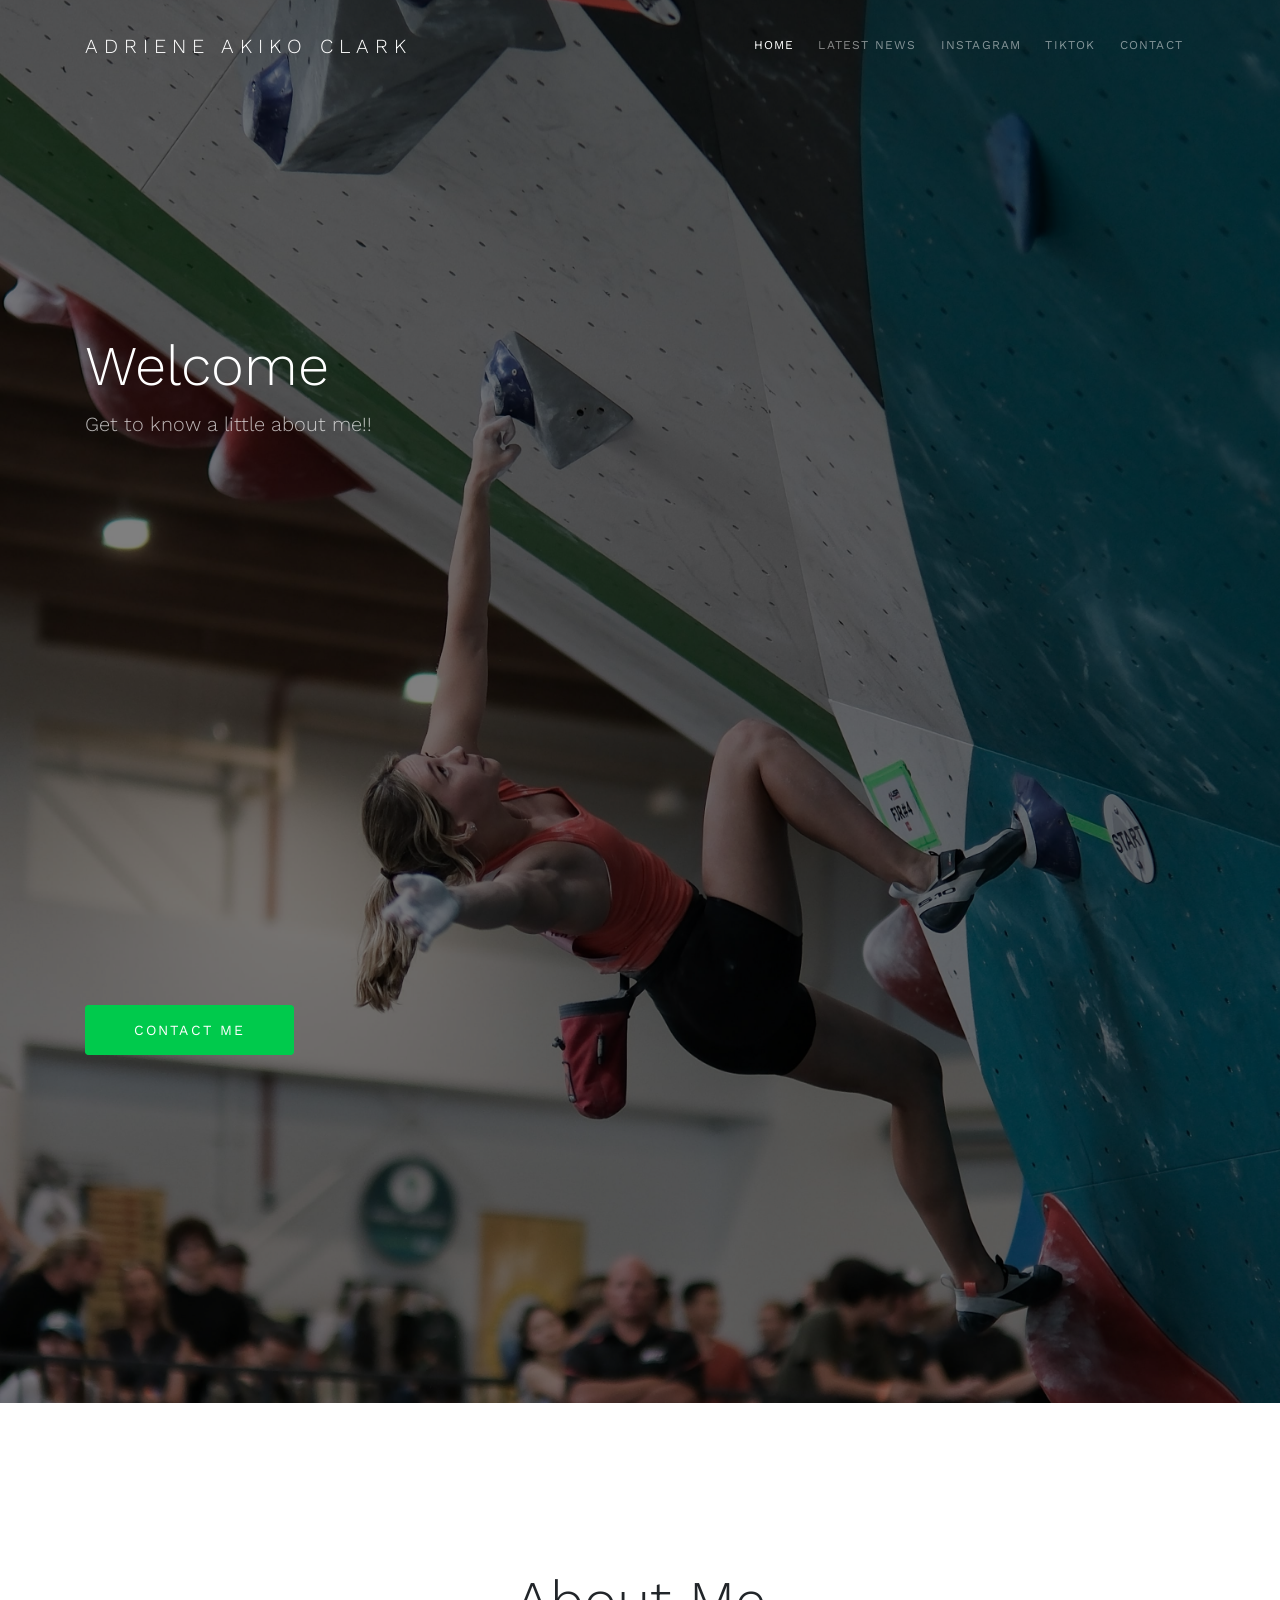
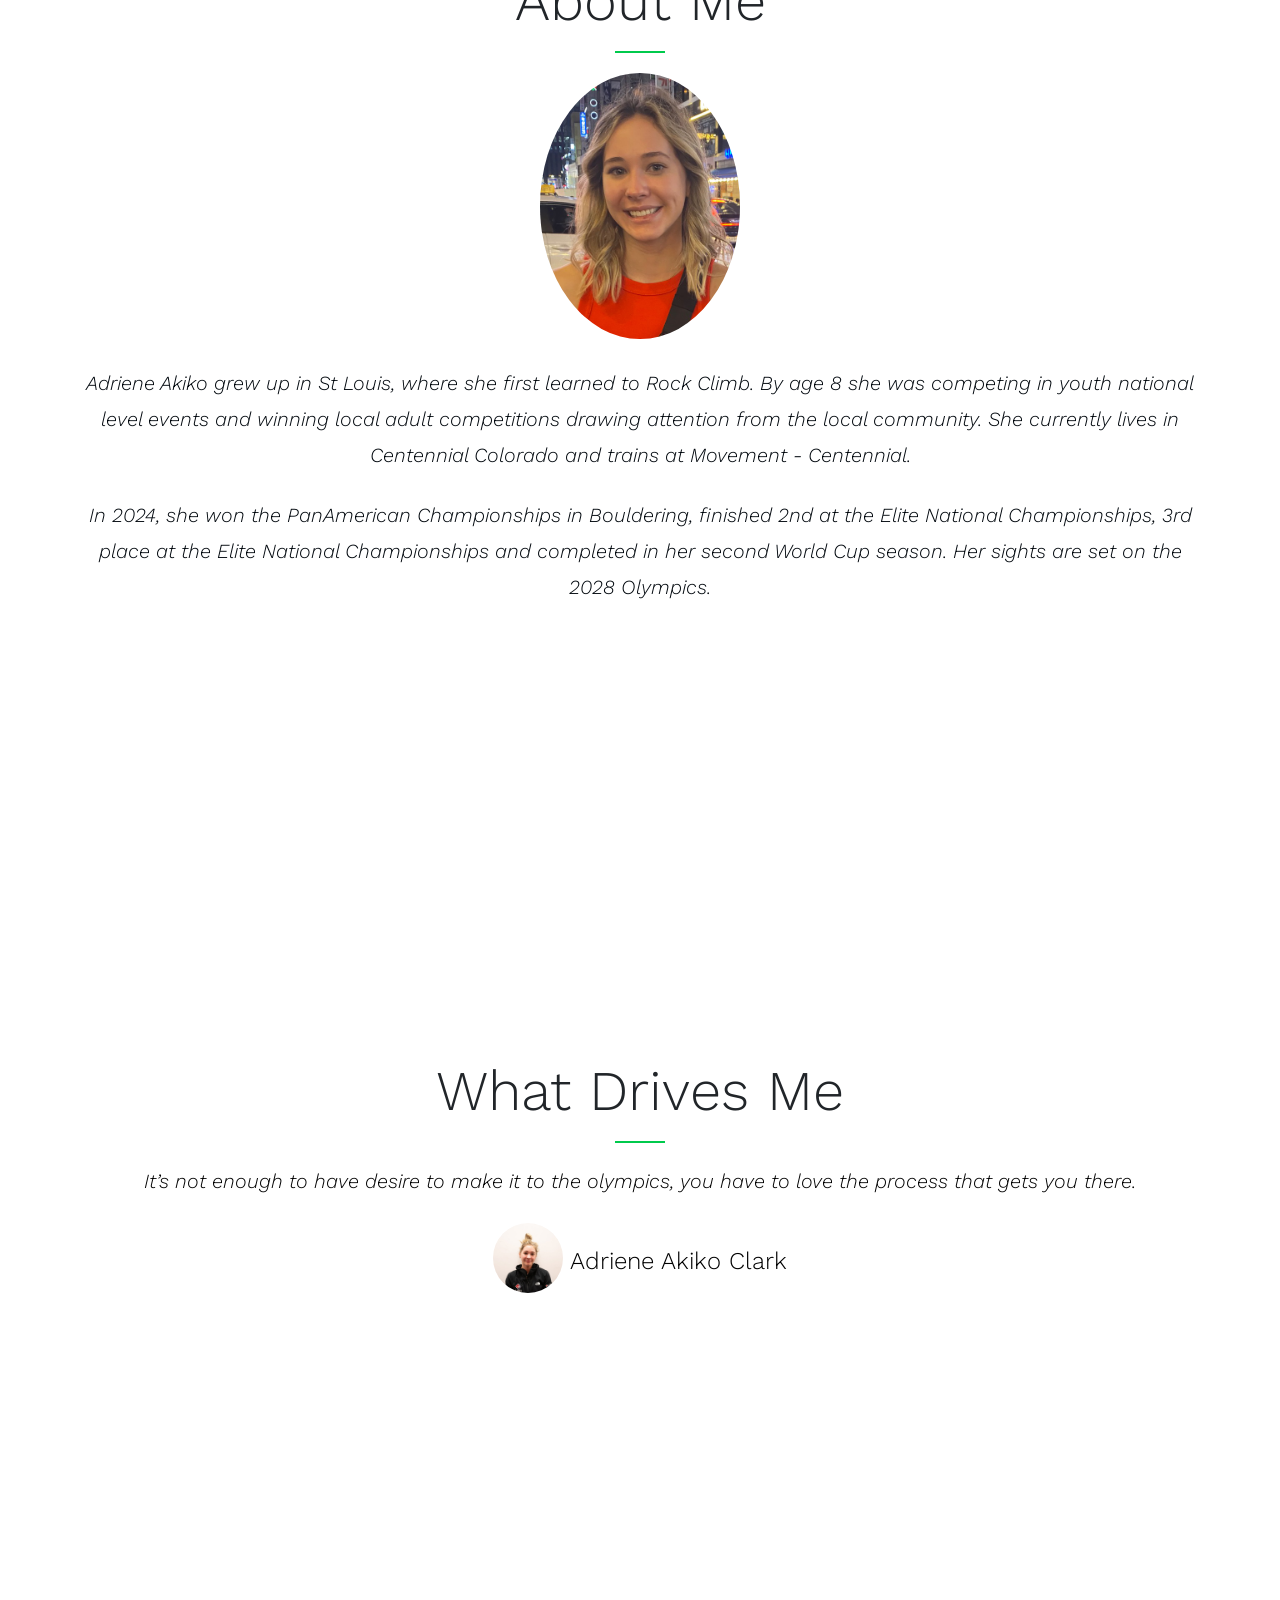
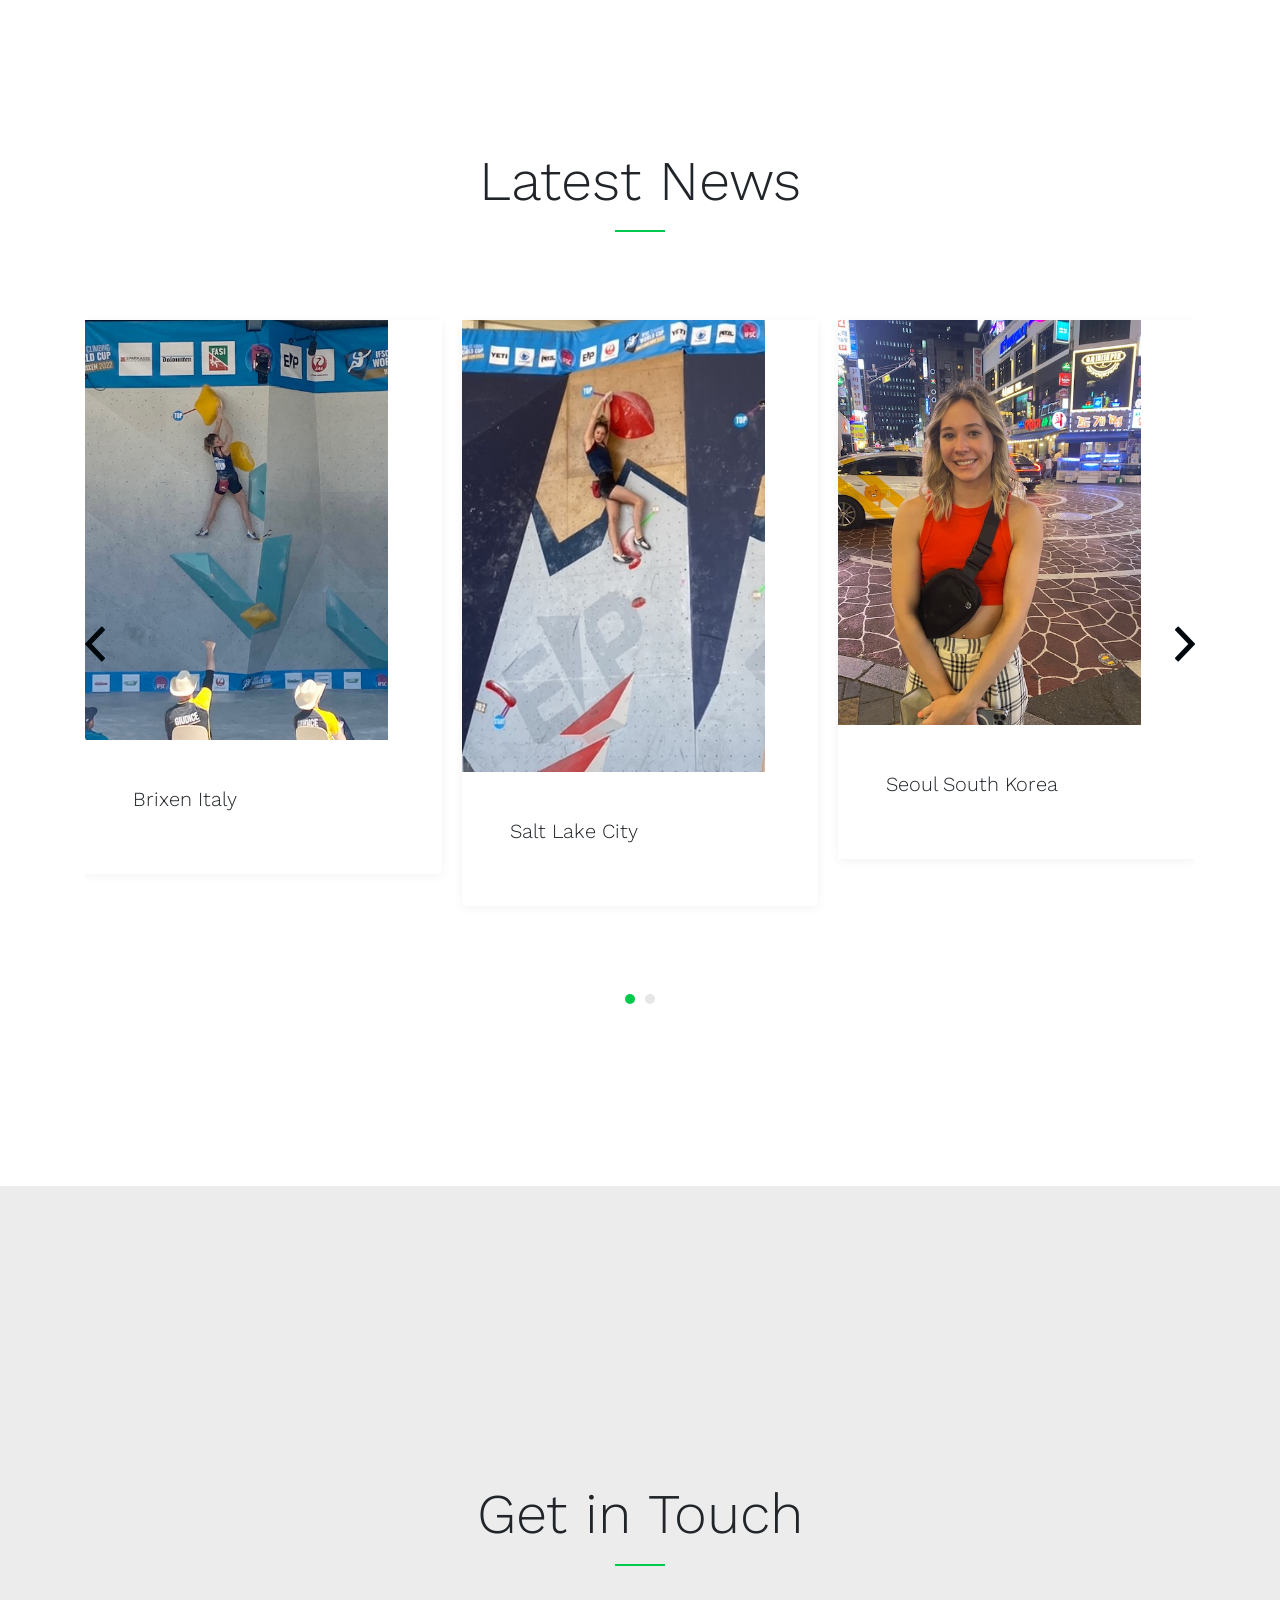
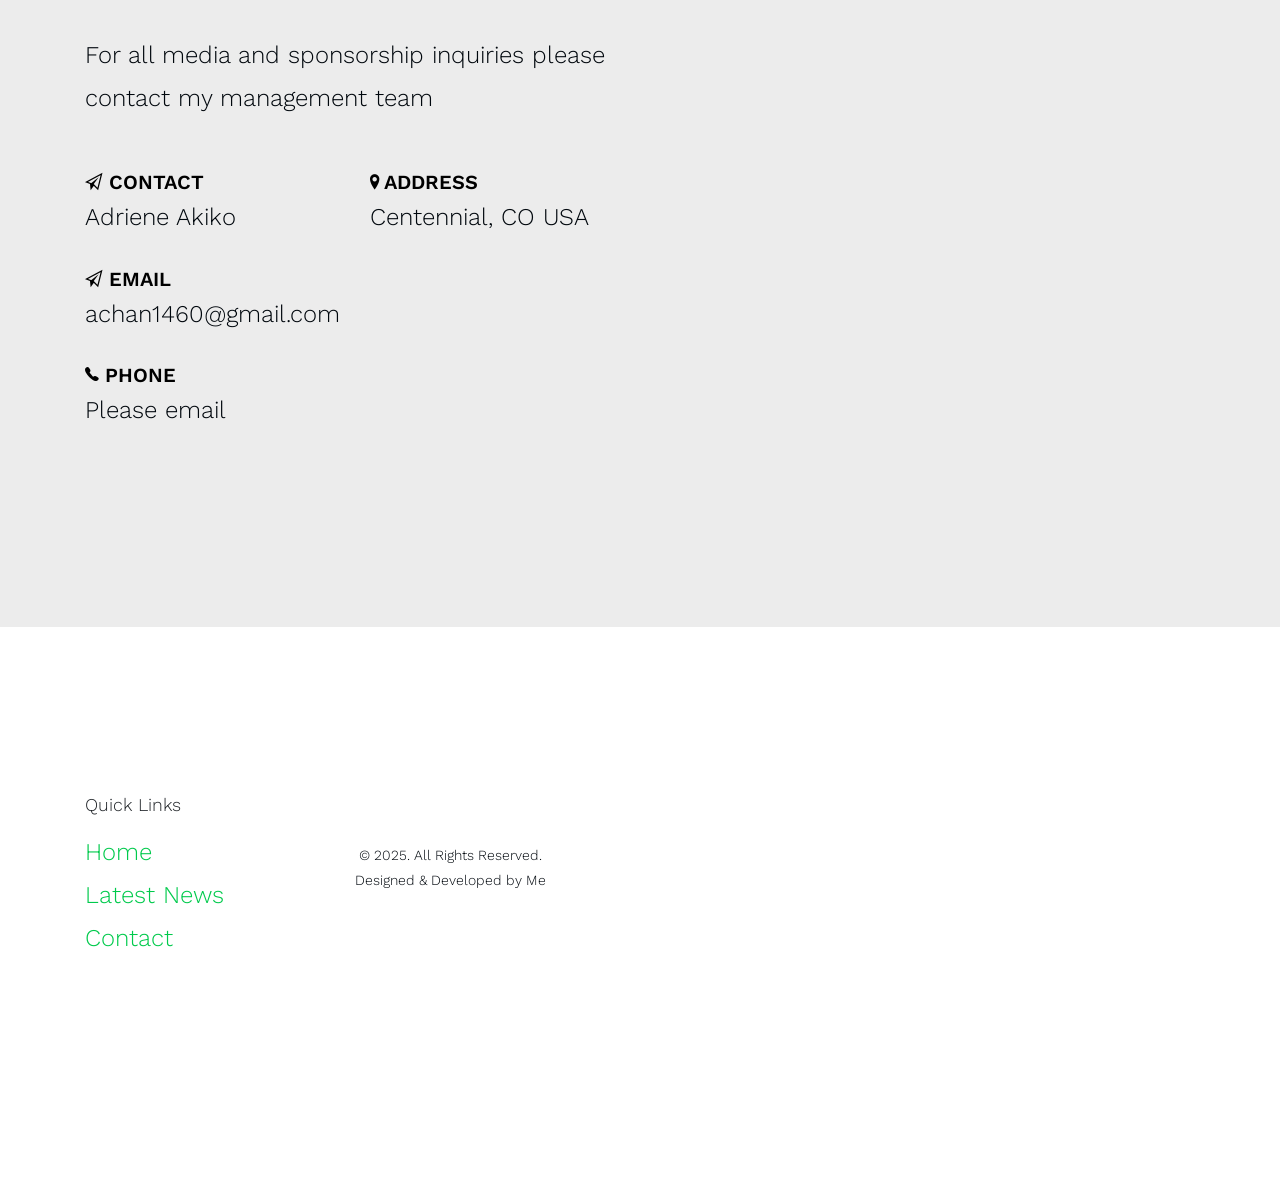
==== --index.html @ 053fa135 "Add files via upload" ====
<!DOCTYPE html>
<html lang="en">
  <head>
    <meta charset="utf-8">
    <meta name="viewport" content="width=device-width, initial-scale=1, shrink-to-fit=no">

    <title>Adriene Akiko Clark</title>
    <meta name="description" content="Adriene Akiko">
    <meta name="keywords" content="Adriene,Akiko,Clark,adrieneakiko">
    
    
    <link href="https://fonts.googleapis.com/css?family=Work+Sans:300,400,700" rel="stylesheet">

    <link rel="stylesheet" href="assets/css/bootstrap/bootstrap.css">
    <link rel="stylesheet" href="assets/css/animate.css">
    <link rel="stylesheet" href="assets/fonts/ionicons/css/ionicons.min.css">
    
    <link rel="stylesheet" href="assets/css/owl.carousel.min.css">
    
    <link rel="stylesheet" href="assets/fonts/flaticon/font/flaticon.css">

    <link rel="stylesheet" href="assets/css/bootstrap-datepicker.css">
    <link rel="stylesheet" href="assets/fonts/fontawesome/css/font-awesome.min.css">

    <link rel="stylesheet" href="assets/css/select2.css">
    

    <link rel="stylesheet" href="assets/css/helpers.css">
    <link rel="stylesheet" href="assets/css/style.css">
	<!-- Google tag (gtag.js) -->
	<script async src="https://www.googletagmanager.com/gtag/js?id=G-H4QD5EK8LY"></script>
	<script>
  window.dataLayer = window.dataLayer || [];
  function gtag(){dataLayer.push(arguments);}
  gtag('js', new Date());

  gtag('config', 'G-H4QD5EK8LY');
	</script>
  </head>
  <body data-spy="scroll" data-target="#probootstrap-navbar" data-offset="200">
  

    <nav class="navbar navbar-expand-lg navbar-dark probootstrap_navbar" id="probootstrap-navbar">
      <div class="container">
        <a class="navbar-brand" href="index.html">Adriene Akiko Clark</a>
        <button class="navbar-toggler" type="button" data-toggle="collapse" data-target="#probootstrap-menu" aria-controls="probootstrap-menu" aria-expanded="false" aria-label="Toggle navigation">
          <span><i class="ion-navicon"></i></span>
        </button>
        <div class="collapse navbar-collapse" id="probootstrap-menu">
          <ul class="navbar-nav ml-auto">
            <li class="nav-item"><a class="nav-link" href="#section-home">Home</a></li>
            <li class="nav-item"><a class="nav-link" href="#section-latest">Latest News</a></li>
            <li class="nav-item"><a class="nav-link" href=https://www.instagram.com/adriene.akiko/?hl=en">Instagram</a></li>
	    <li class="nav-item"><a class="nav-link" href=https://www.tiktok.com/@adriene.akiko.clark>TikTok</a></li>		  
			<li class="nav-item"><a class="nav-link" href="#section-contact">Contact</a></li>
			
          </ul>
        </div>
      </div>
    </nav>
    <!-- END nav -->
    

    <section class="probootstrap-cover overflow-hidden relative"  style="background-image: url('assets/images/bg_1.jpg');"  id="section-home">
      <div class="overlay"></div>
      <div class="container">
        <div class="row align-items-center">
          <div class="col-md">
            <h2 class="heading mb-2 display-4 font-light probootstrap-animate">Welcome</h2>
            <p class="lead mb-5 probootstrap-animate">Get to know a little about me!!</p>
            <p class="probootstrap-animate"><br><br><br><br><br><br><br><br><br><br><br><br>
			  <a href="#section-contact" role="button" class="btn btn-primary p-3 mr-3 pl-5 pr-5 text-uppercase d-lg-inline d-md-inline d-sm-block d-block mb-3">Contact Me</a> 
            </p>
          </div> 
    </section>
    <!-- END section -->
    

    <section class="probootstrap_section" id="section-feature-about">
      <div class="container">
        <div class="row justify-content-center mb-5">
          <div class="col-md-12 text-center mb-5 probootstrap-animate">
            <h2 class="display-4 border-bottom probootstrap-section-heading">About Me</h2>
            <blockquote class="">
              <p class="probootstrap-author">
                  <img src="assets/images/person_2.jpg" alt="adriene" class="rounded-circle">
              </p>
			  <p class="lead mb-4"><em>Adriene Akiko grew up in St Louis, where she first learned to Rock Climb. By age 8 she was competing in youth national level events and winning local adult competitions drawing attention from the local community. She currently lives in Centennial Colorado and trains at Movement - Centennial.</em></p>
			  <p class="lead mb-4"><em>In 2024, she won the PanAmerican Championships in Bouldering, finished 2nd at the Elite National Championships, 3rd place at the Elite National Championships and completed in her second World Cup season.  Her sights are set on the 2028 Olympics.</em></p>
            </blockquote>

          </div>
        </div>
        
      </div>
    </section>
    <!-- END section -->
 <section class="probootstrap_section" id="section-feature-testimonial">
      <div class="container">
        <div class="row justify-content-center mb-5">
          <div class="col-md-12 text-center mb-5 probootstrap-animate">
            <h2 class="display-4 border-bottom probootstrap-section-heading">What Drives Me</h2>
            <blockquote class="">
              <p class="lead mb-4"><em>It’s not enough to have desire to make it to the olympics, you have to love the process that gets you there.</em></p>
              <p class="probootstrap-author">
                  <img src="assets/images/person_1.jpg" alt="adriene" class="rounded-circle">
                  <span class="probootstrap-name">Adriene Akiko Clark</span>
                  <span class="probootstrap-title"></span>
                </a>
              </p>
            </blockquote>

          </div>
        </div>
        
      </div>
    </section>
    <!-- END section -->
    <section class="probootstrap_section"id="section-latest">
      <div class="container">
        <div class="row text-center mb-5 probootstrap-animate">
          <div class="col-md-12">
            <h2 class="display-4 border-bottom probootstrap-section-heading">Latest News</h2>
          </div>
        </div>
        
        <div class="row probootstrap-animate">
          <div class="col-md-12">
            <div class="owl-carousel js-owl-carousel-2">
              <div>
                <div class="media probootstrap-media d-block align-items-stretch mb-4 probootstrap-animate">
                  <img src="assets/images/sq_img_2.jpg" alt="" class="img-fluid">
                  <div class="media-body">
                    <h5 class="mb-3">Brixen Italy</h5>
                    <p></p>
                  </div>
                </div>
              </div>
              <!-- END slide item -->

              <div>
                <div class="media probootstrap-media d-block align-items-stretch mb-4 probootstrap-animate">
                  <img src="assets/images/sq_img_1.jpg" alt="" class="img-fluid">
                  <div class="media-body">
                    <h5 class="mb-3">Salt Lake City</h5>
                    <p></p>
                  </div>
                </div>
              </div>
              <!-- END slide item -->

              <div>
                <div class="media probootstrap-media d-block align-items-stretch mb-4 probootstrap-animate">
                  <img src="assets/images/sq_img_3.jpg" alt="" class="img-fluid">
                  <div class="media-body">
                    <h5 class="mb-3">Seoul South Korea</h5>
                    <p></p>
                  </div>
                </div>
              </div>
              <!-- END slide item -->

              <div>
                <div class="media probootstrap-media d-block align-items-stretch mb-4 probootstrap-animate">
                  <img src="assets/images/sq_img_4.jpg" alt="" class="img-fluid">
                  <div class="media-body">
                    <h5 class="mb-3">USA Climbing Team Trials</h5>
                    <p></p>
                  </div>
                </div>
              </div>
              <!-- END slide item -->

              <div>
                <div class="media probootstrap-media d-block align-items-stretch mb-4 probootstrap-animate">
                  <img src="assets/images/sq_img_5.jpg" alt="" class="img-fluid">
                  <div class="media-body">
                    <h5 class="mb-3">USA Climbing National Championships</h5>
                    <p></p>
                  </div>
                </div>
              </div>
              <!-- END slide item -->
              
            </div>
          </div>
        </div>
      </div>
    </section>
    <!-- END section -->

    <section class="probootstrap_section bg-light">
      <div class="container" id="section-contact"><br><br><br>
        <div class="row text-center mb-5 probootstrap-animate">
          <div class="col-md-12">
            <h2 class="display-4 border-bottom probootstrap-section-heading">Get in Touch</h2>
          </div>
        </div>
        <div class="row">
          <div class="col-md-6 probootstrap-animate">
            <p class="mb-5">For all media and sponsorship inquiries please contact my management team</p>
            <div class="row">
              <div class="col-md-6">
                <ul class="probootstrap-contact-details">
                  <li>
                    <span class="text-uppercase"><span class="ion-paper-airplane"></span> Contact</span>
                    Adriene Akiko
                  </li>
				  <li>
                    <span class="text-uppercase"><span class="ion-paper-airplane"></span> Email</span>
                    achan1460@gmail.com
                  </li>
                  <li>
                    <span class="text-uppercase"><span class="ion-ios-telephone"></span> Phone</span>
                    Please email
                  </li>
                </ul>
              </div>
              <div class="col-md-6">
                <ul class="probootstrap-contact-details">
                  <li>
                    <span class="text-uppercase"><span class="ion-location"></span> Address</span>
                    Centennial, CO USA <br>
                  </li>
                </ul>
              </div>
            </div>
          </div>
<!--           <div class="col-md-6  probootstrap-animate">
            <form action="#" method="post" class="probootstrap-form probootstrap-form-box mb60">
              <div class="row mb-3">
                <div class="col-md-6">
                  <div class="form-group">
                    <label for="fname" class="sr-only sr-only-focusable">First Name</label>
                    <input type="text" class="form-control" id="fname" name="fname" placeholder="First Name">
                  </div>
                </div>
                <div class="col-md-6">
                  <div class="form-group">
                    <label for="lname" class="sr-only sr-only-focusable">Last Name</label>
                    <input type="text" class="form-control" id="lname" name="lname" placeholder="Last Name">
                  </div>
                </div>
              </div>
              <div class="form-group">
                <label for="email" class="sr-only sr-only-focusable">Email</label>
                <input type="email" class="form-control" id="email" name="email" placeholder="Email">
              </div>
              <div class="form-group">
                <label for="message" class="sr-only sr-only-focusable">Message</label>
                <textarea cols="30" rows="10" class="form-control" id="message" name="message" placeholder="Write your message"></textarea>
              </div>
              <div class="form-group">
                <input type="submit" class="btn btn-primary" id="submit" name="submit" value="Send Message">
              </div>
            </form>
          </div> -->
        </div>
      </div>
    </section>


    <footer class="probootstrap_section probootstrap-border-top">
      <div class="container">
        <div class="row mb-5">
          <div class="col-md-3">
            <h3 class="probootstrap_font-18 mb-3">Quick Links</h3>
            <ul class="list-unstyled">
              <li><a href="#section-home">Home</a></li>
              <li><a href="#section-latest">Latest News</a></li>
              <li><a href="#section-contact">Contact</a></li>
            </ul>
          </div>
        <div class="row pt-5">
          <div class="col-md-12 text-center">
            <p class="probootstrap_font-14">&copy; 2025. All Rights Reserved. <br> Designed &amp; Developed by Me</p>
          </div>
        </div>
      </div>
    </footer>

    
    <script src="assets/js/jquery.min.js"></script>
    
    <script src="assets/js/popper.min.js"></script>
    <script src="assets/js/bootstrap.min.js"></script>
    <script src="assets/js/owl.carousel.min.js"></script>
    
    <script src="assets/js/bootstrap-datepicker.js"></script>
    <script src="assets/js/jquery.waypoints.min.js"></script>
    <script src="assets/js/jquery.easing.1.3.js"></script>

    <script src="assets/js/select2.min.js"></script>

    <script src="assets/js/main.js"></script>
  </body>
</html>
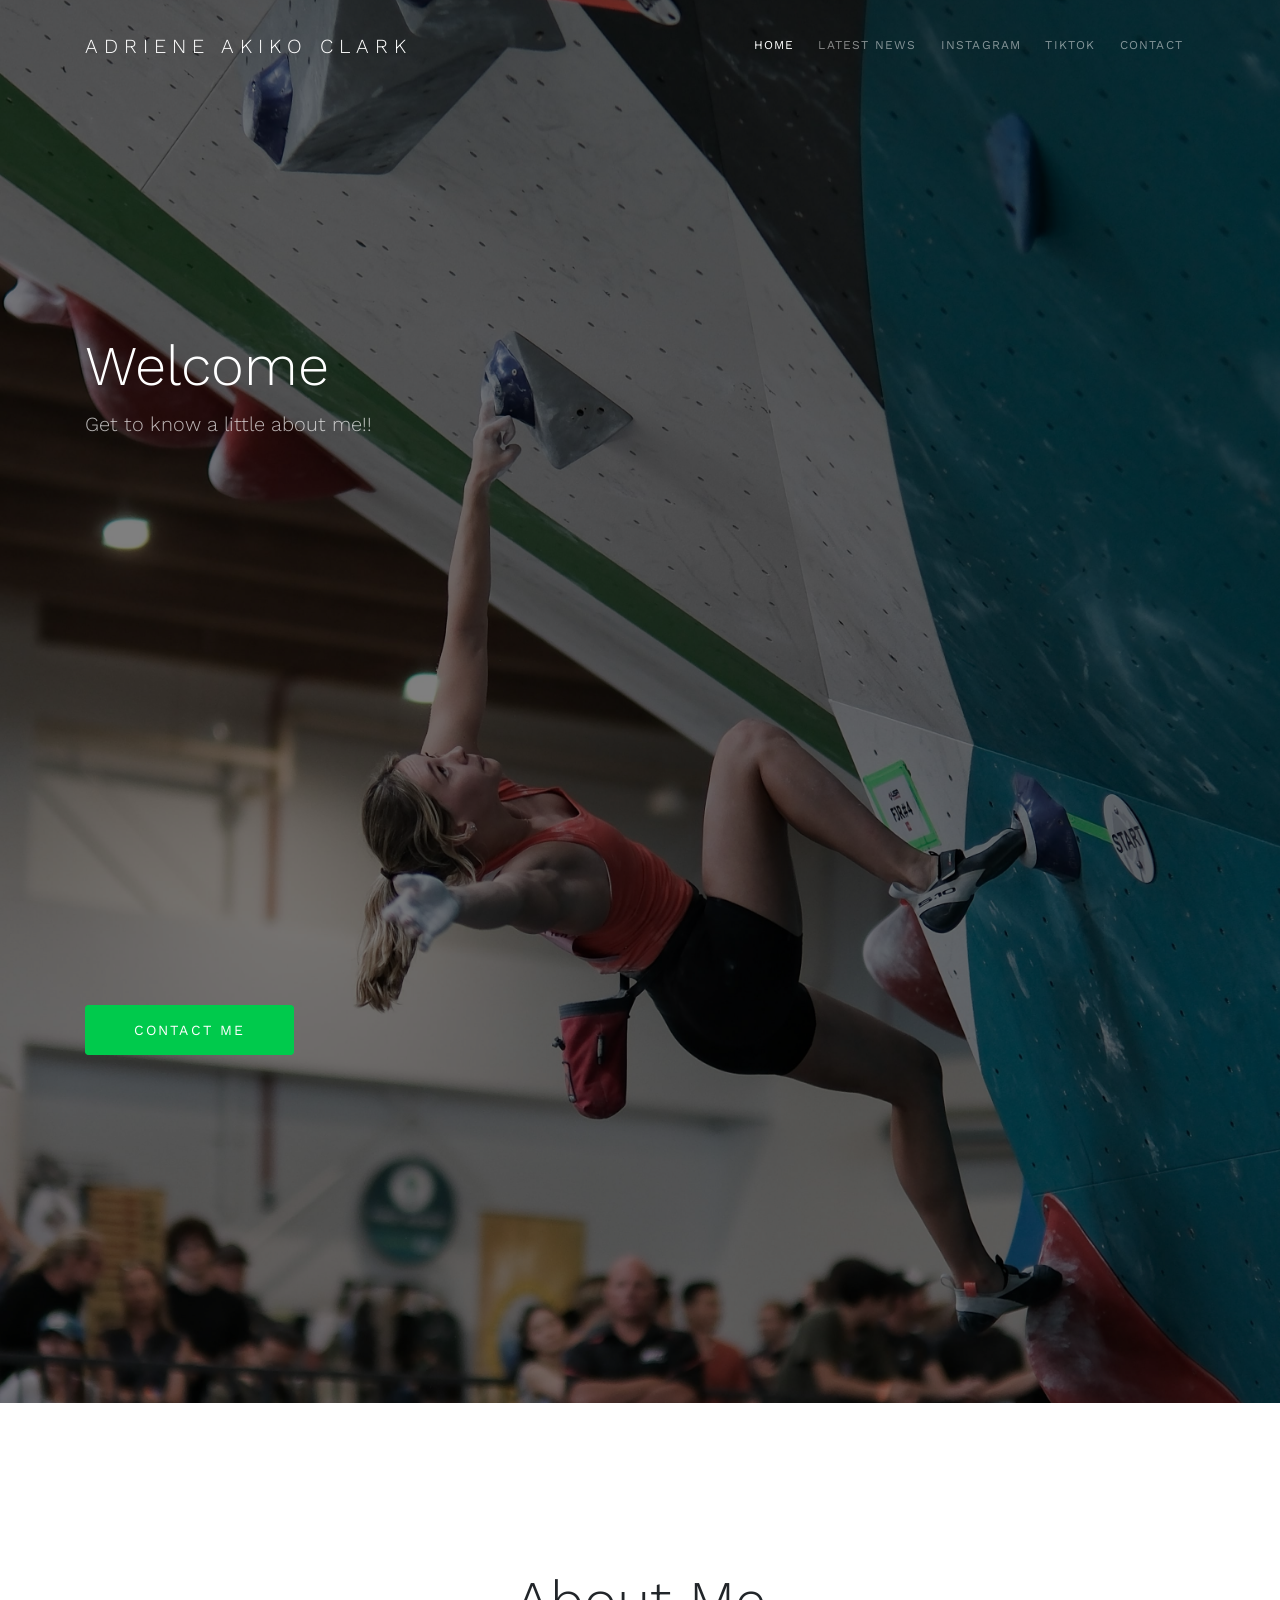
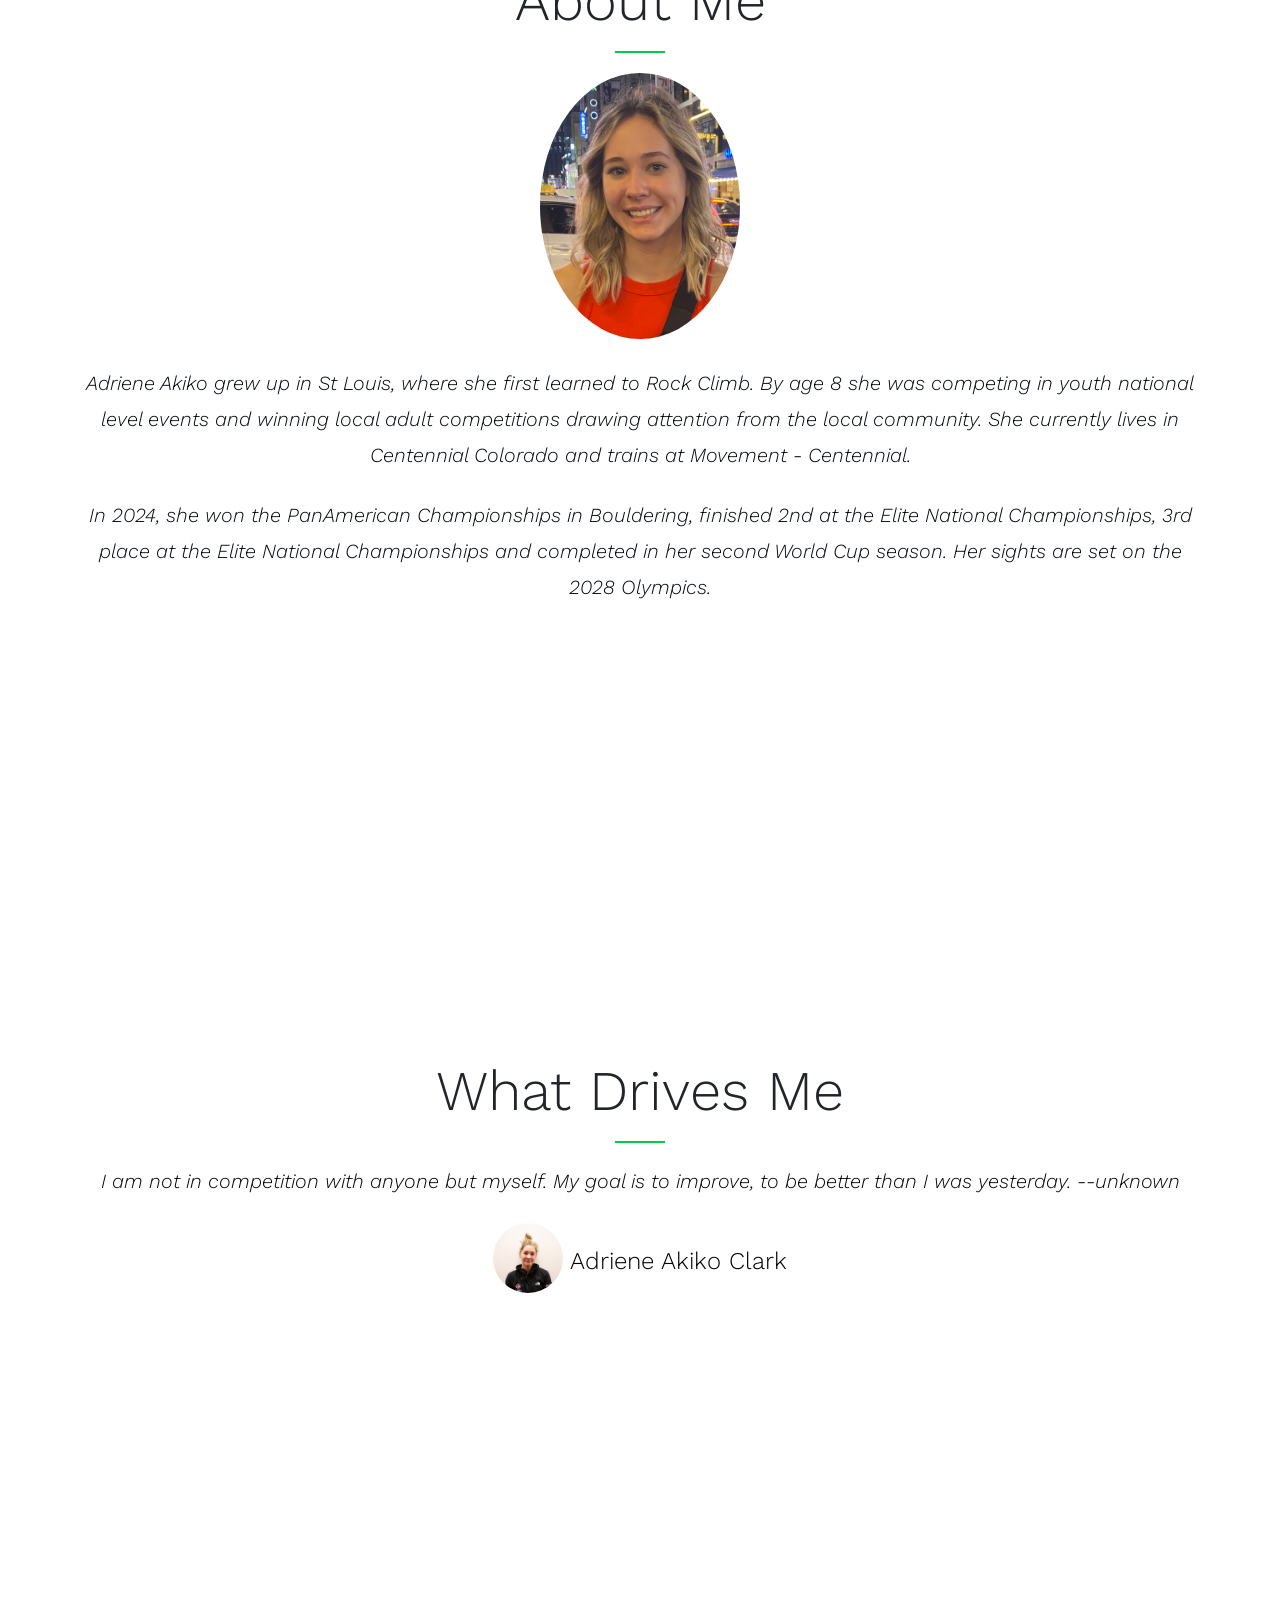
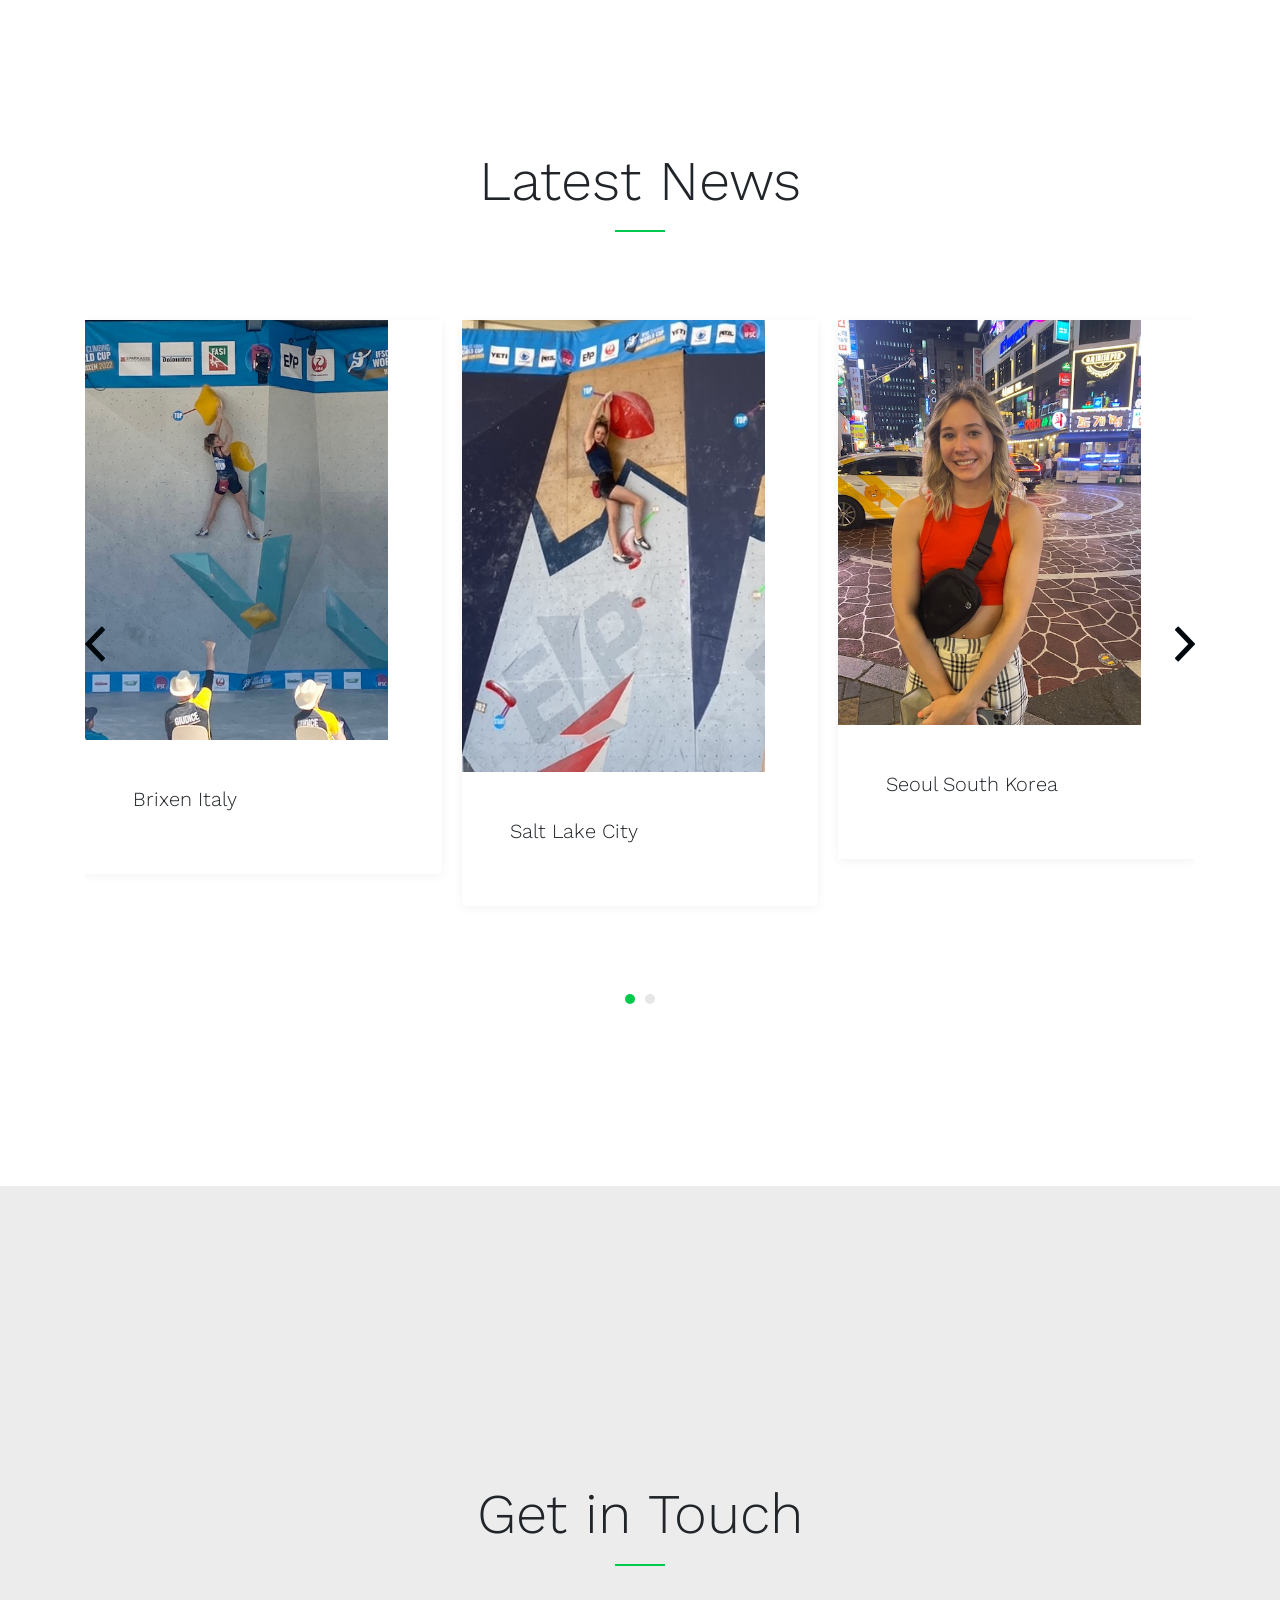
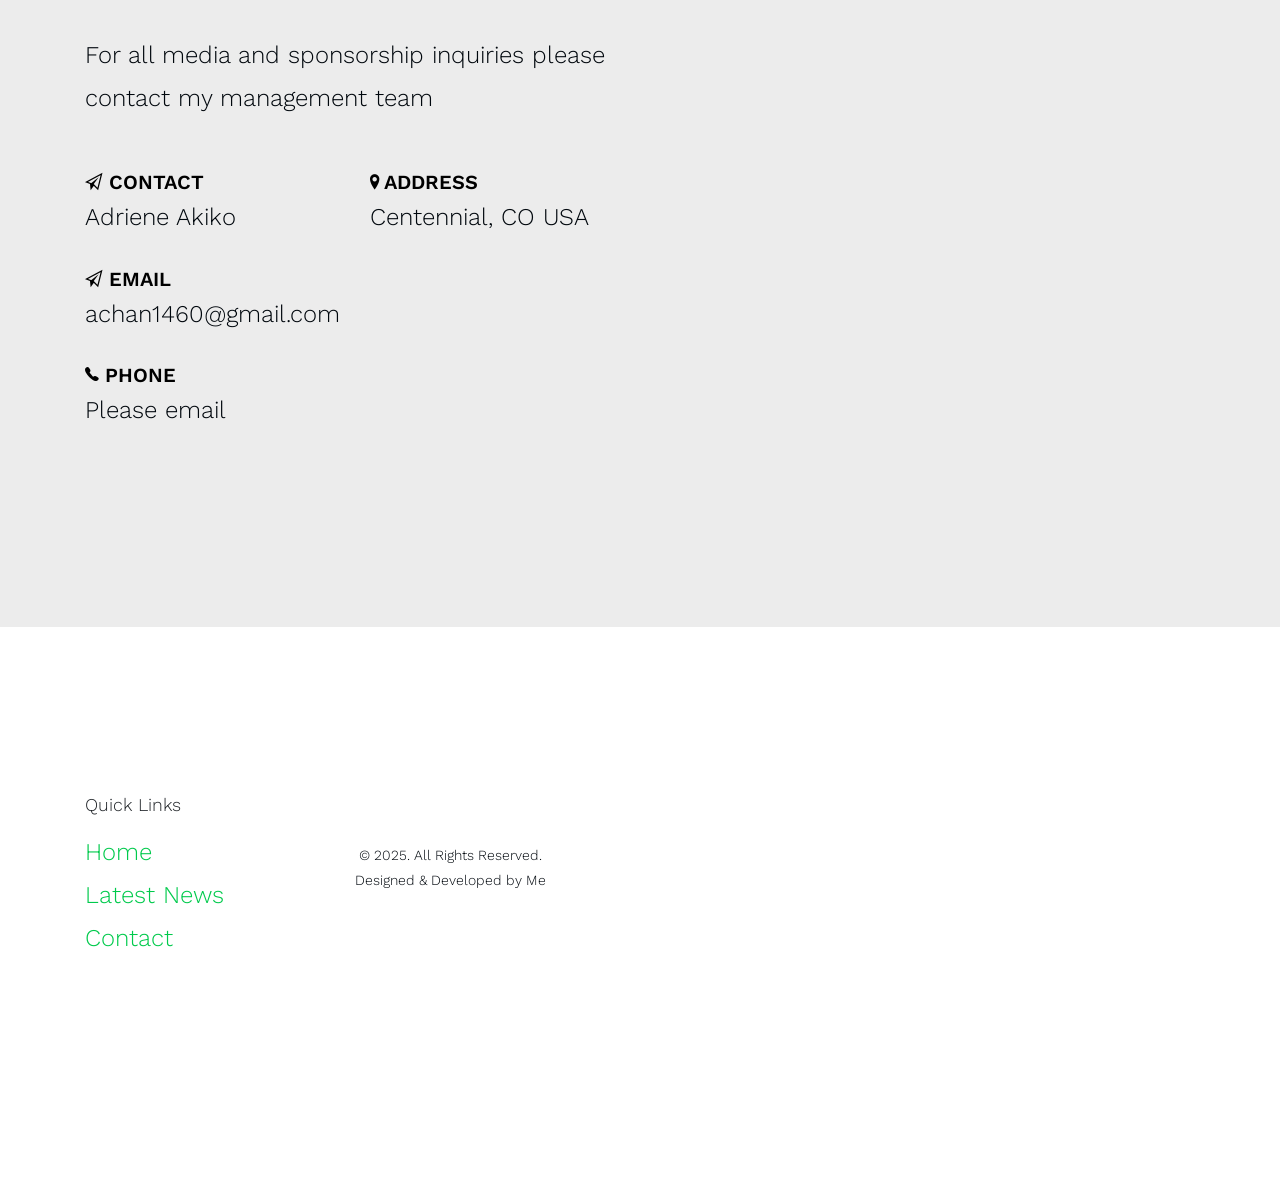
==== commit d6dbd087: "Update --index.html" ====
--- a/--index.html
+++ b/--index.html
@@ -101,7 +101,7 @@
           <div class="col-md-12 text-center mb-5 probootstrap-animate">
             <h2 class="display-4 border-bottom probootstrap-section-heading">What Drives Me</h2>
             <blockquote class="">
-              <p class="lead mb-4"><em>It’s not enough to have desire to make it to the olympics, you have to love the process that gets you there.</em></p>
+              <p class="lead mb-4"><em>I am not in competition with anyone but myself. My goal is to improve, to be better than I was yesterday. <i>--unknown</i></em></p>
               <p class="probootstrap-author">
                   <img src="assets/images/person_1.jpg" alt="adriene" class="rounded-circle">
                   <span class="probootstrap-name">Adriene Akiko Clark</span>
